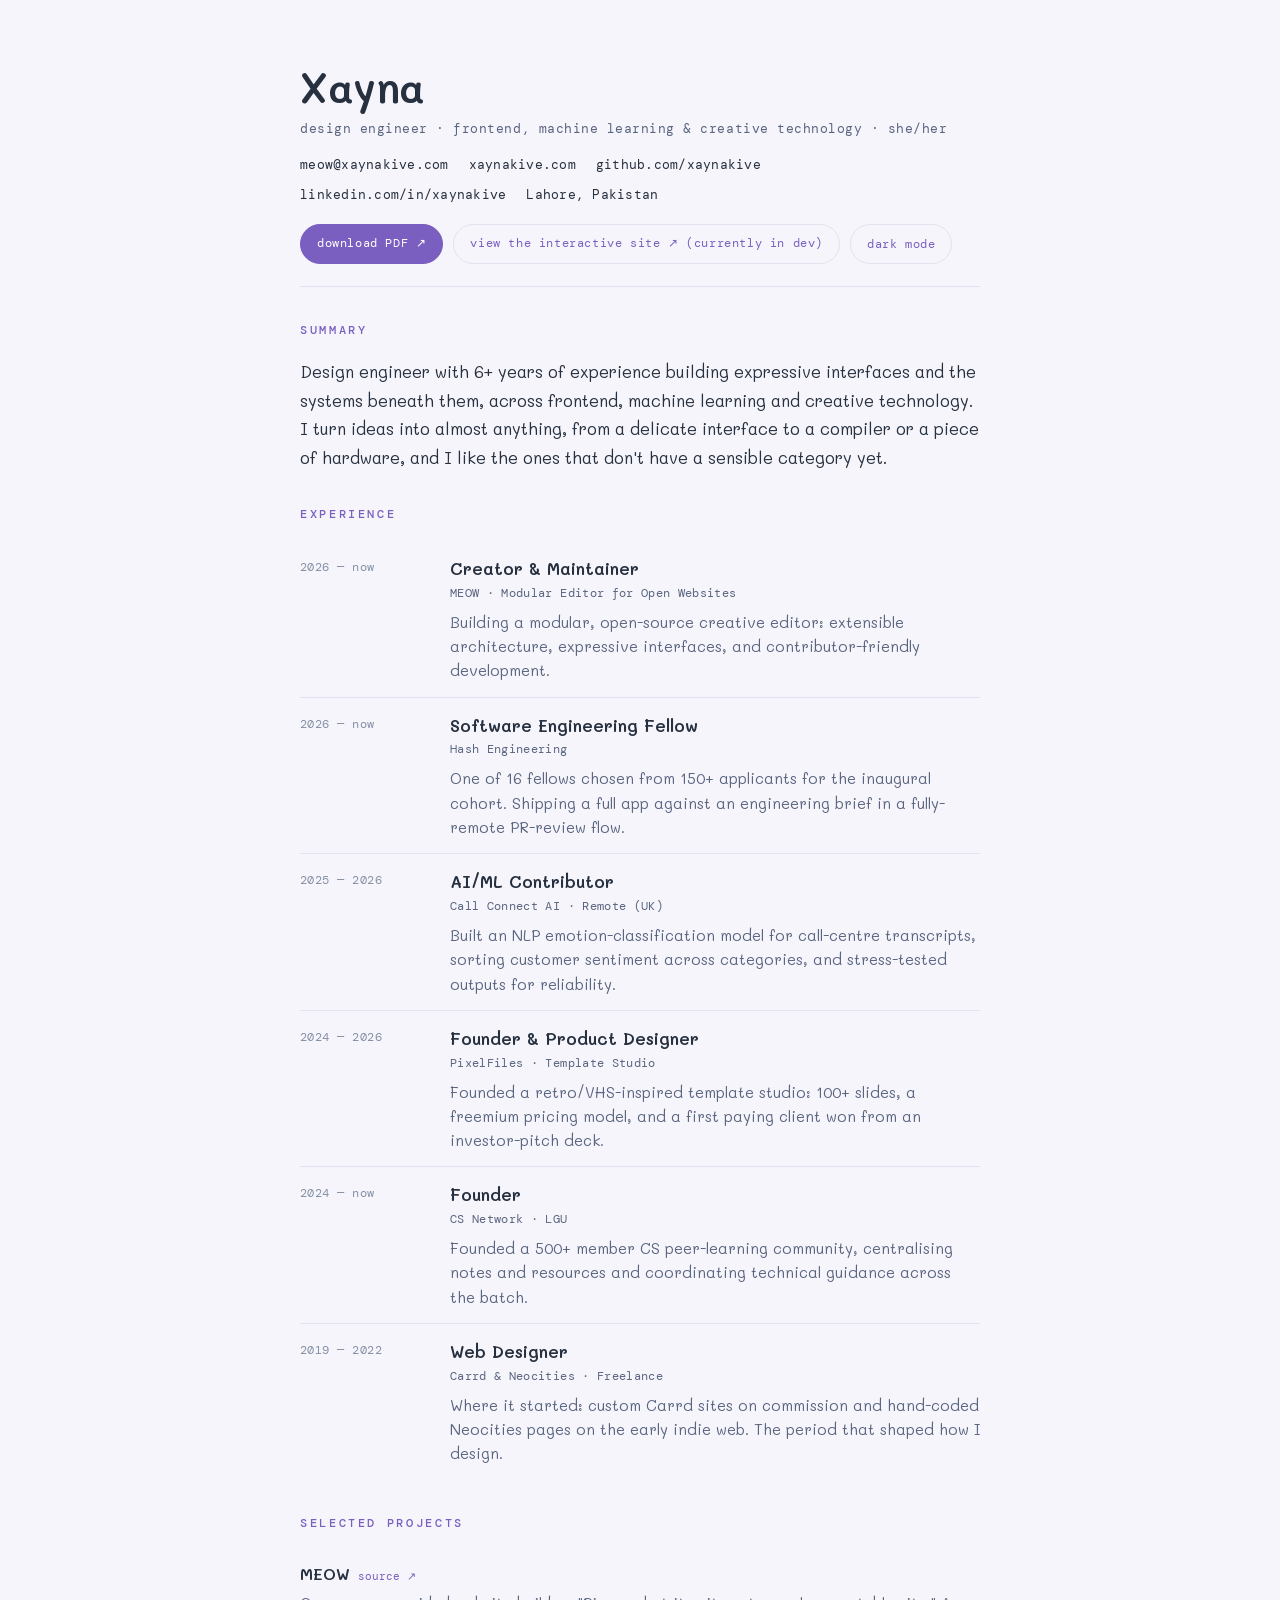
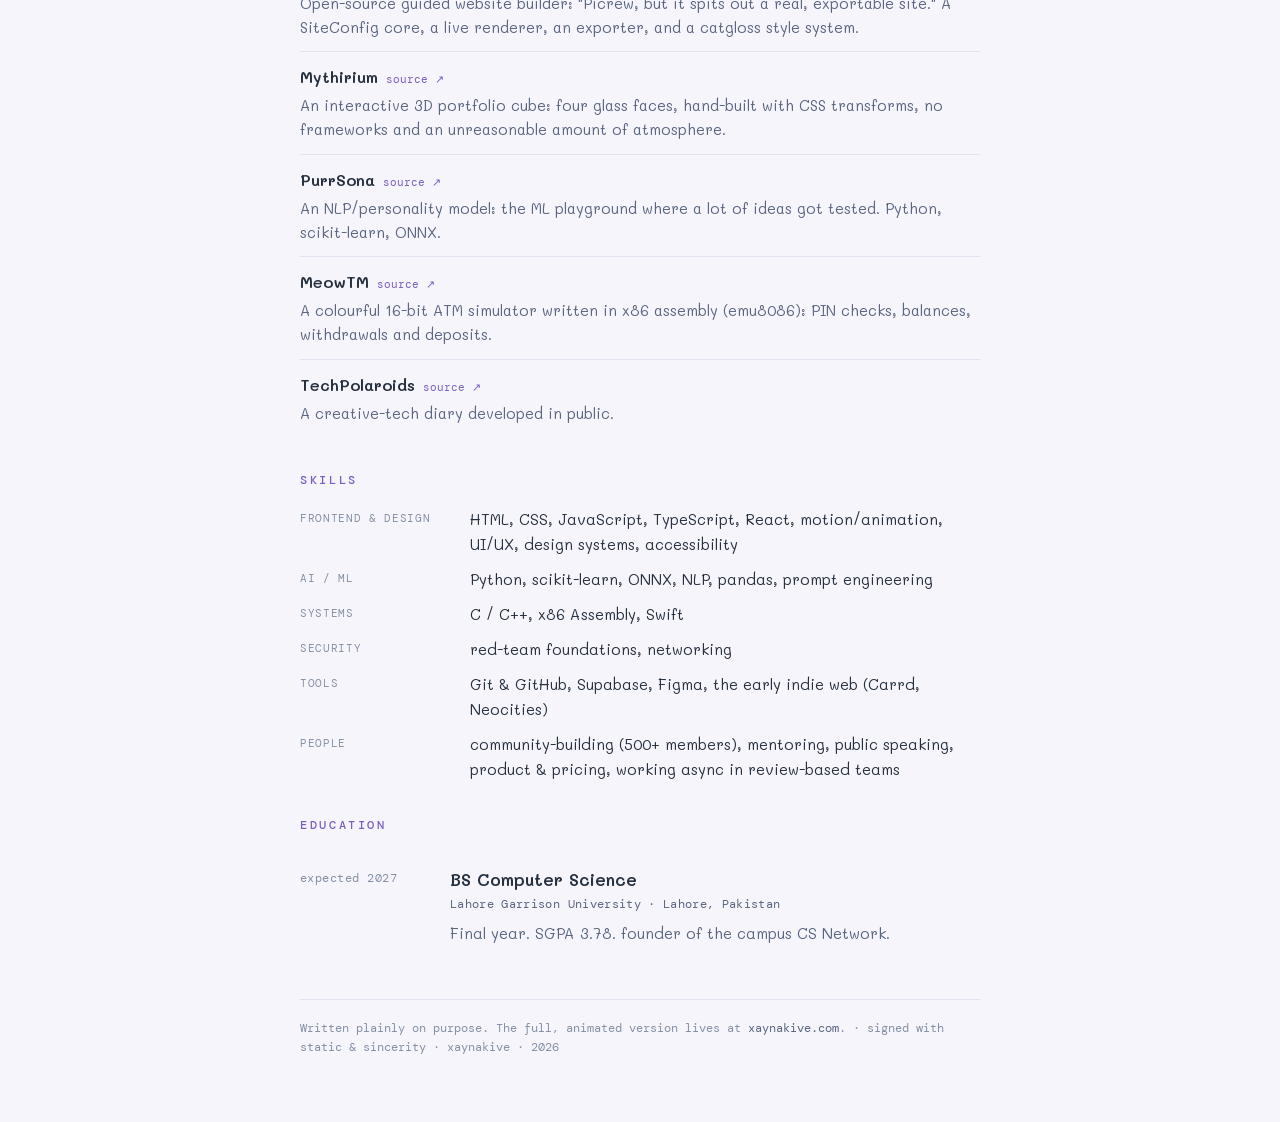
==== resume/index.html @ 27e8ca56 "Add initial résumé This HTML file serves as a résumé for Xayna, detailing her experience, projects, " ====
<!DOCTYPE html>
<html lang="en" data-theme="light">
<head>
<meta charset="UTF-8"/>
<meta name="viewport" content="width=device-width, initial-scale=1.0"/>
<title>Résumé · xaynakive</title>
<meta name="description" content="Xayna (xaynakive) — design engineer. A plain, readable résumé: experience, projects, skills, and links."/>
<link rel="icon" href="/favicon.gif" type="image/gif"/>
<link rel="preconnect" href="https://fonts.googleapis.com"/>
<link rel="preconnect" href="https://fonts.gstatic.com" crossorigin/>
<link href="https://fonts.googleapis.com/css2?family=DM+Mono:wght@300;400;500&family=Mali:wght@400;500;600&display=swap" rel="stylesheet"/>
<style>
  *{margin:0;padding:0;box-sizing:border-box}
  :root{ --lav:#7a5fc0; --ink:#26303f; --muted:#5a6580; --faint:#8590a6; --line:#e3e2f0; --bg:#f6f5fb; --card:#ffffff; }
  html[data-theme="dark"]{ --lav:#c6b8e8; --ink:#edf2fb; --muted:#9fb0c8; --faint:#66748c; --line:rgba(198,184,232,.16); --bg:#0d1120; --card:rgba(255,255,255,.03); }
  html{scroll-behavior:smooth}
  body{background:var(--bg);color:var(--ink);font-family:"Mali",sans-serif;line-height:1.65;-webkit-font-smoothing:antialiased}
  a{color:var(--lav);text-decoration:none;border-bottom:1px solid transparent;transition:border-color .15s}
  a:hover,a:focus-visible{border-color:var(--lav)}
  a:focus-visible,button:focus-visible{outline:2px solid var(--lav);outline-offset:3px}
  .wrap{max-width:760px;margin:0 auto;padding:clamp(28px,6vw,64px) clamp(20px,5vw,40px)}

  .skip{position:absolute;left:-999px;top:0;background:var(--lav);color:#fff;padding:8px 14px;border-radius:8px;z-index:10}
  .skip:focus{left:12px;top:12px}

  header{border-bottom:1px solid var(--line);padding-bottom:22px;margin-bottom:8px}
  h1{font-family:"Mali",sans-serif;font-weight:600;font-size:clamp(1.9rem,5vw,2.6rem);letter-spacing:-.01em;line-height:1.1}
  .tag{font-family:"DM Mono",monospace;font-size:13px;letter-spacing:.04em;color:var(--muted);margin-top:8px}
  .contact{display:flex;flex-wrap:wrap;gap:8px 20px;margin-top:16px;font-family:"DM Mono",monospace;font-size:12.5px;letter-spacing:.02em}
  .contact a{color:var(--ink)}
  .toolbar{display:flex;flex-wrap:wrap;gap:10px;margin-top:18px}
  .btn{font-family:"DM Mono",monospace;font-size:12px;letter-spacing:.05em;color:var(--lav);border:1px solid var(--line);border-radius:999px;padding:9px 16px;cursor:pointer;background:none;transition:.18s}
  .btn:hover{border-color:var(--lav)}
  .btn.solid{background:var(--lav);color:#fff;border-color:var(--lav)}

  section{margin-top:34px}
  h2{font-family:"DM Mono",monospace;font-size:12px;font-weight:500;letter-spacing:.22em;text-transform:uppercase;color:var(--lav);margin-bottom:16px}
  .lede{font-size:1.05rem;line-height:1.7;color:var(--ink);max-width:64ch}

  .role{display:grid;grid-template-columns:130px 1fr;gap:6px 20px;padding:14px 0;border-bottom:1px solid var(--line)}
  .role:last-child{border-bottom:none}
  .role .when{font-family:"DM Mono",monospace;font-size:11.5px;letter-spacing:.04em;color:var(--faint);padding-top:4px}
  .role .what b{font-size:1.05rem;font-weight:600;display:block}
  .role .what .org{font-family:"DM Mono",monospace;font-size:11.5px;letter-spacing:.03em;color:var(--muted);margin:2px 0 6px}
  .role .what p{font-size:.95rem;line-height:1.6;color:var(--muted)}
  @media(max-width:560px){ .role{grid-template-columns:1fr;gap:2px} .role .when{padding-top:0} }

  .proj{padding:12px 0;border-bottom:1px solid var(--line)}
  .proj:last-child{border-bottom:none}
  .proj b{font-size:1rem;font-weight:600}
  .proj .p-links{font-family:"DM Mono",monospace;font-size:11px;margin-left:8px}
  .proj p{font-size:.94rem;line-height:1.6;color:var(--muted);margin-top:3px}

  .skills{display:grid;grid-template-columns:150px 1fr;gap:10px 20px}
  .skills dt{font-family:"DM Mono",monospace;font-size:11px;letter-spacing:.06em;text-transform:uppercase;color:var(--faint);padding-top:2px}
  .skills dd{font-size:.95rem;color:var(--ink)}
  @media(max-width:560px){ .skills{grid-template-columns:1fr;gap:2px 0} .skills dd{margin-bottom:10px} }

  footer{margin-top:40px;padding-top:20px;border-top:1px solid var(--line);font-family:"DM Mono",monospace;font-size:11.5px;color:var(--faint)}
  footer a{color:var(--muted)}
  @media print{ .toolbar,.skip{display:none} body{background:#fff;color:#000} }
</style>
</head>
<body>
<a class="skip" href="#main">skip to content</a>
<main class="wrap" id="main">

  <header>
    <h1>Xayna</h1>
    <p class="tag">design engineer · frontend, machine learning &amp; creative technology · she/her</p>
    <nav class="contact" aria-label="contact">
      <a href="mailto:meow@xaynakive.com">meow@xaynakive.com</a>
      <a href="https://xaynakive.com">xaynakive.com</a>
      <a href="https://github.com/xaynakive" target="_blank" rel="noopener">github.com/xaynakive</a>
      <a href="https://www.linkedin.com/in/xaynakive" target="_blank" rel="noopener">linkedin.com/in/xaynakive</a>
      <span>Lahore, Pakistan</span>
    </nav>
    <div class="toolbar">
      <a class="btn solid" href="/cv.pdf" target="_blank" rel="noopener">download PDF ↗</a>
      <a class="btn" href="/">view the interactive site ↗ (currently in dev)</a>
      <button class="btn" id="theme" aria-pressed="false">dark mode</button>
    </div>
  </header>

  <section aria-labelledby="s-summary">
    <h2 id="s-summary">summary</h2>
    <p class="lede">Design engineer with 6+ years of experience building expressive interfaces and the systems beneath them, across frontend, machine learning and creative technology. I turn ideas into almost anything, from a delicate interface to a compiler or a piece of hardware, and I like the ones that don't have a sensible category yet.</p>
  </section>

  <section aria-labelledby="s-exp">
    <h2 id="s-exp">experience</h2>
    <div class="role"><div class="when">2026 — now</div><div class="what"><b>Creator &amp; Maintainer</b><div class="org">MEOW · Modular Editor for Open Websites</div><p>Building a modular, open-source creative editor: extensible architecture, expressive interfaces, and contributor-friendly development.</p></div></div>
    <div class="role"><div class="when">2026 — now</div><div class="what"><b>Software Engineering Fellow</b><div class="org">Hash Engineering</div><p>One of 16 fellows chosen from 150+ applicants for the inaugural cohort. Shipping a full app against an engineering brief in a fully-remote PR-review flow.</p></div></div>
    <div class="role"><div class="when">2025 — 2026</div><div class="what"><b>AI/ML Contributor</b><div class="org">Call Connect AI · Remote (UK)</div><p>Built an NLP emotion-classification model for call-centre transcripts, sorting customer sentiment across categories, and stress-tested outputs for reliability.</p></div></div>
    <div class="role"><div class="when">2024 — 2026</div><div class="what"><b>Founder &amp; Product Designer</b><div class="org">PixelFiles · Template Studio</div><p>Founded a retro/VHS-inspired template studio: 100+ slides, a freemium pricing model, and a first paying client won from an investor-pitch deck.</p></div></div>
    <div class="role"><div class="when">2024 — now</div><div class="what"><b>Founder</b><div class="org">CS Network · LGU</div><p>Founded a 500+ member CS peer-learning community, centralising notes and resources and coordinating technical guidance across the batch.</p></div></div>
    <div class="role"><div class="when">2019 — 2022</div><div class="what"><b>Web Designer</b><div class="org">Carrd &amp; Neocities · Freelance</div><p>Where it started: custom Carrd sites on commission and hand-coded Neocities pages on the early indie web. The period that shaped how I design.</p></div></div>
  </section>

  <section aria-labelledby="s-proj">
    <h2 id="s-proj">selected projects</h2>
    <div class="proj"><b>MEOW</b><span class="p-links"><a href="https://github.com/xaynakive/meow" target="_blank" rel="noopener">source ↗</a></span><p>Open-source guided website builder: "Picrew, but it spits out a real, exportable site." A SiteConfig core, a live renderer, an exporter, and a catgloss style system.</p></div>
    <div class="proj"><b>Mythirium</b><span class="p-links"><a href="https://github.com/xaynakive/mythirium" target="_blank" rel="noopener">source ↗</a></span><p>An interactive 3D portfolio cube: four glass faces, hand-built with CSS transforms, no frameworks and an unreasonable amount of atmosphere.</p></div>
    <div class="proj"><b>PurrSona</b><span class="p-links"><a href="https://github.com/xaynakive/purrsona" target="_blank" rel="noopener">source ↗</a></span><p>An NLP/personality model: the ML playground where a lot of ideas got tested. Python, scikit-learn, ONNX.</p></div>
    <div class="proj"><b>MeowTM</b><span class="p-links"><a href="https://github.com/xaynakive/meowtm" target="_blank" rel="noopener">source ↗</a></span><p>A colourful 16-bit ATM simulator written in x86 assembly (emu8086): PIN checks, balances, withdrawals and deposits.</p></div>
    <div class="proj"><b>TechPolaroids</b><span class="p-links"><a href="https://techpolaroids.github.io" target="_blank" rel="noopener">source ↗</a></span><p>A creative-tech diary developed in public.</p></div>
  </section>

  <section aria-labelledby="s-skills">
    <h2 id="s-skills">skills</h2>
    <dl class="skills">
      <dt>Frontend &amp; design</dt><dd>HTML, CSS, JavaScript, TypeScript, React, motion/animation, UI/UX, design systems, accessibility</dd>
      <dt>AI / ML</dt><dd>Python, scikit-learn, ONNX, NLP, pandas, prompt engineering</dd>
      <dt>Systems</dt><dd>C / C++, x86 Assembly, Swift</dd>
      <dt>Security</dt><dd>red-team foundations, networking</dd>
      <dt>Tools</dt><dd>Git &amp; GitHub, Supabase, Figma, the early indie web (Carrd, Neocities)</dd>
      <dt>People</dt><dd>community-building (500+ members), mentoring, public speaking, product &amp; pricing, working async in review-based teams</dd>
    </dl>
  </section>

  <section aria-labelledby="s-edu">
    <h2 id="s-edu">education</h2>
    <div class="role"><div class="when">expected 2027</div><div class="what"><b>BS Computer Science</b><div class="org">Lahore Garrison University · Lahore, Pakistan</div><p>Final year. SGPA 3.78. founder of the campus CS Network.</p></div></div>
  </section>

  <footer>
    Written plainly on purpose. The full, animated version lives at <a href="https://xaynakive.com">xaynakive.com</a>. · signed with static &amp; sincerity · xaynakive · 2026
  </footer>
</main>

<script>
  (function(){
    var root=document.documentElement, t=document.getElementById('theme');
    try{ var s=localStorage.getItem('xayna_theme'); if(s){ root.setAttribute('data-theme',s); } }catch(e){}
    function sync(){ var d=root.getAttribute('data-theme')==='dark'; t.textContent=d?'light mode':'dark mode'; t.setAttribute('aria-pressed',d?'true':'false'); }
    sync();
    t.addEventListener('click',function(){ var d=root.getAttribute('data-theme')==='dark'; var n=d?'light':'dark'; root.setAttribute('data-theme',n); try{ localStorage.setItem('xayna_theme',n); }catch(e){} sync(); });
  })();
</script>
</body>
</html>
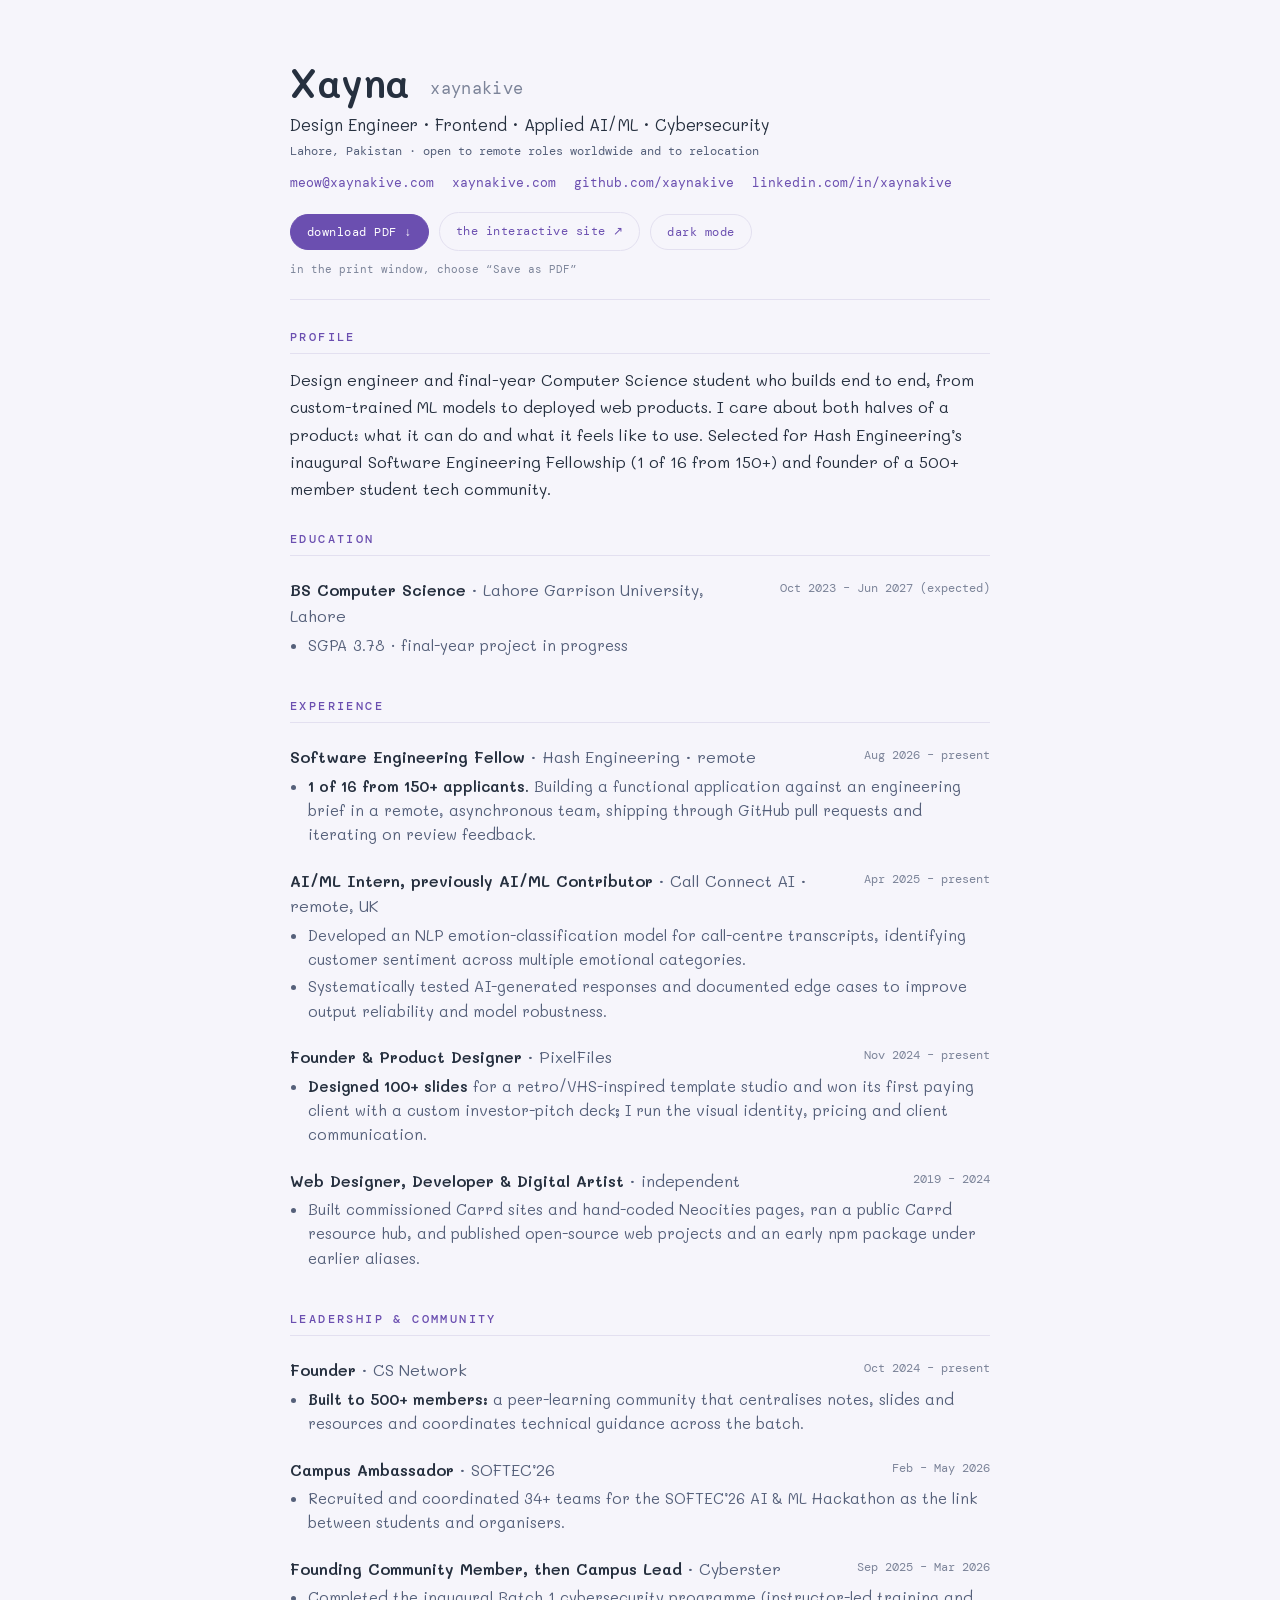
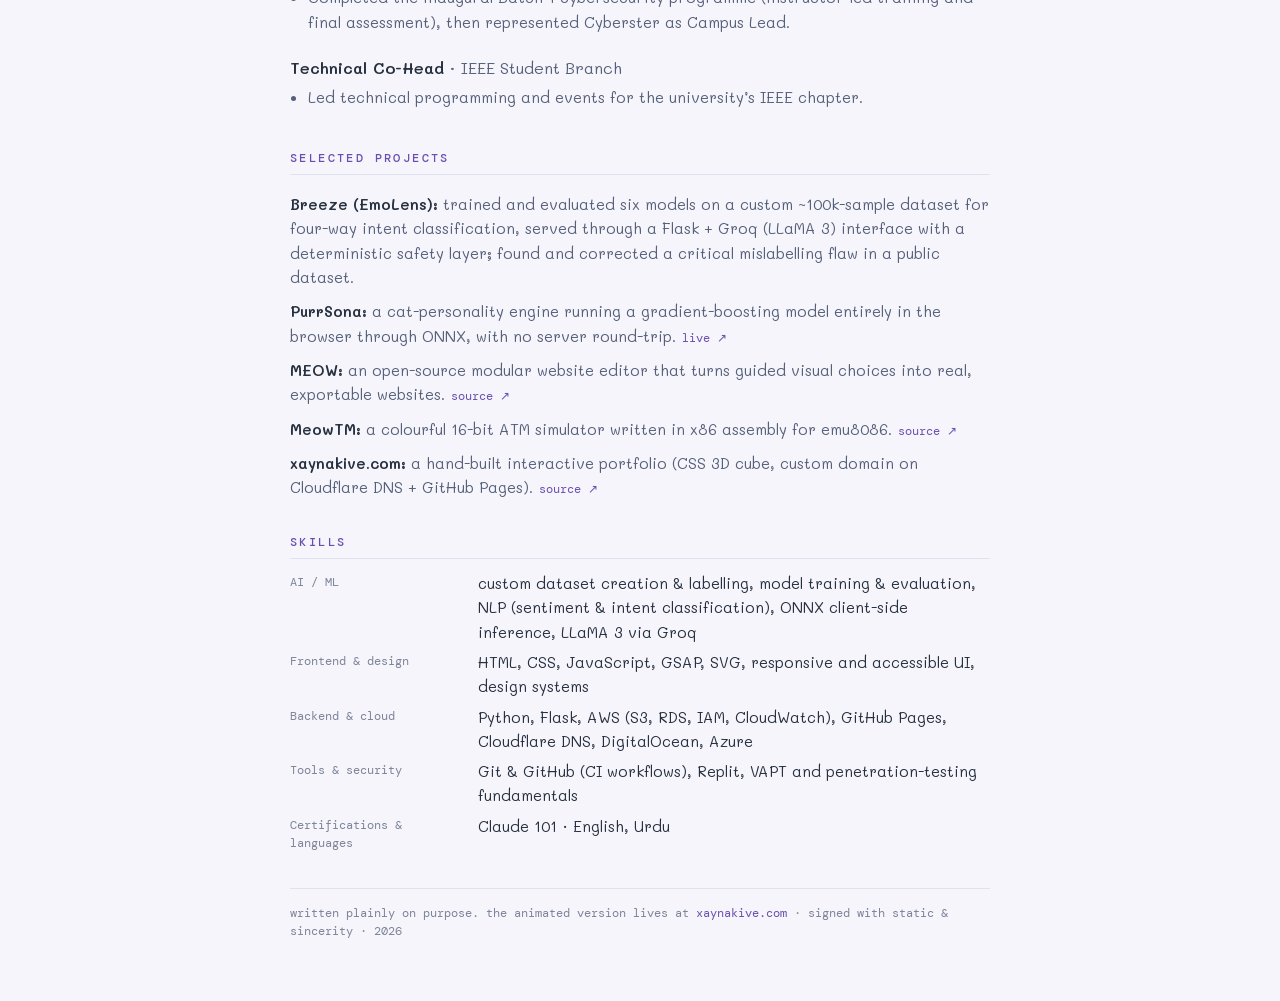
==== commit cc4e0bab: "Update Resume Updated title and description meta tags for clarity. Enhanced styling and layout for b" ====
--- a/resume/index.html
+++ b/resume/index.html
@@ -4,62 +4,92 @@
 <head>
 <meta charset="UTF-8"/>
 <meta name="viewport" content="width=device-width, initial-scale=1.0"/>
-<title>Résumé · xaynakive</title>
-<meta name="description" content="Xayna (xaynakive) — design engineer. A plain, readable résumé: experience, projects, skills, and links."/>
+<title>CV · xaynakive</title>
+<meta name="description" content="Xayna (xaynakive): design engineer working across frontend, applied AI/ML and cybersecurity. A plain, downloadable CV."/>
 <link rel="icon" href="/favicon.gif" type="image/gif"/>
 <link rel="preconnect" href="https://fonts.googleapis.com"/>
 <link rel="preconnect" href="https://fonts.gstatic.com" crossorigin/>
-<link href="https://fonts.googleapis.com/css2?family=DM+Mono:wght@300;400;500&family=Mali:wght@400;500;600&display=swap" rel="stylesheet"/>
+<link href="https://fonts.googleapis.com/css2?family=DM+Mono:wght@400;500&family=Mali:wght@400;500;600&display=swap" rel="stylesheet"/>
 <style>
   *{margin:0;padding:0;box-sizing:border-box}
-  :root{ --lav:#7a5fc0; --ink:#26303f; --muted:#5a6580; --faint:#8590a6; --line:#e3e2f0; --bg:#f6f5fb; --card:#ffffff; }
-  html[data-theme="dark"]{ --lav:#c6b8e8; --ink:#edf2fb; --muted:#9fb0c8; --faint:#66748c; --line:rgba(198,184,232,.16); --bg:#0d1120; --card:rgba(255,255,255,.03); }
-  html{scroll-behavior:smooth}
-  body{background:var(--bg);color:var(--ink);font-family:"Mali",sans-serif;line-height:1.65;-webkit-font-smoothing:antialiased}
+  :root{--lav:#6b4fb0;--ink:#26303f;--muted:#55607a;--faint:#7c8499;--line:#e3e0f0;--bg:#f6f5fb}
+  html[data-theme="dark"]{--lav:#c6b8e8;--ink:#edf2fb;--muted:#a5b3c9;--faint:#7a879c;--line:rgba(198,184,232,.18);--bg:#0d1120}
+  body{background:var(--bg);color:var(--ink);font-family:"Mali",sans-serif;line-height:1.6;-webkit-font-smoothing:antialiased}
   a{color:var(--lav);text-decoration:none;border-bottom:1px solid transparent;transition:border-color .15s}
   a:hover,a:focus-visible{border-color:var(--lav)}
   a:focus-visible,button:focus-visible{outline:2px solid var(--lav);outline-offset:3px}
-  .wrap{max-width:760px;margin:0 auto;padding:clamp(28px,6vw,64px) clamp(20px,5vw,40px)}
-
+  .wrap{max-width:780px;margin:0 auto;padding:clamp(28px,6vw,60px) clamp(20px,5vw,40px)}
   .skip{position:absolute;left:-999px;top:0;background:var(--lav);color:#fff;padding:8px 14px;border-radius:8px;z-index:10}
   .skip:focus{left:12px;top:12px}
 
-  header{border-bottom:1px solid var(--line);padding-bottom:22px;margin-bottom:8px}
-  h1{font-family:"Mali",sans-serif;font-weight:600;font-size:clamp(1.9rem,5vw,2.6rem);letter-spacing:-.01em;line-height:1.1}
-  .tag{font-family:"DM Mono",monospace;font-size:13px;letter-spacing:.04em;color:var(--muted);margin-top:8px}
-  .contact{display:flex;flex-wrap:wrap;gap:8px 20px;margin-top:16px;font-family:"DM Mono",monospace;font-size:12.5px;letter-spacing:.02em}
-  .contact a{color:var(--ink)}
-  .toolbar{display:flex;flex-wrap:wrap;gap:10px;margin-top:18px}
-  .btn{font-family:"DM Mono",monospace;font-size:12px;letter-spacing:.05em;color:var(--lav);border:1px solid var(--line);border-radius:999px;padding:9px 16px;cursor:pointer;background:none;transition:.18s}
+  header{border-bottom:1px solid var(--line);padding-bottom:20px}
+  h1{font-weight:600;font-size:clamp(1.9rem,5vw,2.5rem);line-height:1.1;letter-spacing:-.01em}
+  h1 span{font-family:"DM Mono",monospace;font-weight:400;font-size:.42em;letter-spacing:.02em;color:var(--faint);margin-left:.4em;vertical-align:middle}
+  .tag{margin-top:8px;font-size:1.02rem;color:var(--ink)}
+  .loc{margin-top:4px;font-family:"DM Mono",monospace;font-size:12px;color:var(--muted)}
+  .contact{display:flex;flex-wrap:wrap;gap:6px 18px;margin-top:12px;font-family:"DM Mono",monospace;font-size:12.5px}
+  .toolbar{display:flex;flex-wrap:wrap;align-items:center;gap:10px;margin-top:18px}
+  .btn{font-family:"DM Mono",monospace;font-size:12px;letter-spacing:.04em;color:var(--lav);border:1px solid var(--line);border-radius:999px;padding:9px 16px;cursor:pointer;background:none;transition:border-color .18s}
   .btn:hover{border-color:var(--lav)}
   .btn.solid{background:var(--lav);color:#fff;border-color:var(--lav)}
+  html[data-theme="dark"] .btn.solid{color:#161226}
+  .hint{font-family:"DM Mono",monospace;font-size:11px;color:var(--faint)}
 
-  section{margin-top:34px}
-  h2{font-family:"DM Mono",monospace;font-size:12px;font-weight:500;letter-spacing:.22em;text-transform:uppercase;color:var(--lav);margin-bottom:16px}
-  .lede{font-size:1.05rem;line-height:1.7;color:var(--ink);max-width:64ch}
+  section{margin-top:28px}
+  h2{font-family:"DM Mono",monospace;font-size:12px;font-weight:500;letter-spacing:.2em;text-transform:uppercase;color:var(--lav);padding-bottom:6px;border-bottom:1px solid var(--line);margin-bottom:12px}
+  .lede{font-size:1rem;line-height:1.7;max-width:68ch}
 
-  .role{display:grid;grid-template-columns:130px 1fr;gap:6px 20px;padding:14px 0;border-bottom:1px solid var(--line)}
-  .role:last-child{border-bottom:none}
-  .role .when{font-family:"DM Mono",monospace;font-size:11.5px;letter-spacing:.04em;color:var(--faint);padding-top:4px}
-  .role .what b{font-size:1.05rem;font-weight:600;display:block}
-  .role .what .org{font-family:"DM Mono",monospace;font-size:11.5px;letter-spacing:.03em;color:var(--muted);margin:2px 0 6px}
-  .role .what p{font-size:.95rem;line-height:1.6;color:var(--muted)}
-  @media(max-width:560px){ .role{grid-template-columns:1fr;gap:2px} .role .when{padding-top:0} }
+  .role{display:grid;grid-template-columns:1fr auto;gap:0 18px;padding:9px 0}
+  .role .what{grid-column:1;grid-row:1}
+  .role .when{grid-column:2;grid-row:1;font-family:"DM Mono",monospace;font-size:11.5px;color:var(--faint);white-space:nowrap;padding-top:3px}
+  .role b{font-weight:600}
+  .role .org{color:var(--muted)}
+  .role .org::before{content:"  ·  "}
+  .role ul{grid-column:1 / -1;margin:4px 0 0 18px;color:var(--muted);font-size:.95rem}
+  .role li{margin-bottom:3px}
+  .role li strong{color:var(--ink);font-weight:600}
 
-  .proj{padding:12px 0;border-bottom:1px solid var(--line)}
-  .proj:last-child{border-bottom:none}
-  .proj b{font-size:1rem;font-weight:600}
-  .proj .p-links{font-family:"DM Mono",monospace;font-size:11px;margin-left:8px}
-  .proj p{font-size:.94rem;line-height:1.6;color:var(--muted);margin-top:3px}
+  .proj{list-style:none}
+  .proj li{padding:5px 0;color:var(--muted);font-size:.95rem}
+  .proj li b{color:var(--ink);font-weight:600}
+  .proj li a{font-family:"DM Mono",monospace;font-size:11.5px;margin-left:6px}
 
-  .skills{display:grid;grid-template-columns:150px 1fr;gap:10px 20px}
-  .skills dt{font-family:"DM Mono",monospace;font-size:11px;letter-spacing:.06em;text-transform:uppercase;color:var(--faint);padding-top:2px}
-  .skills dd{font-size:.95rem;color:var(--ink)}
-  @media(max-width:560px){ .skills{grid-template-columns:1fr;gap:2px 0} .skills dd{margin-bottom:10px} }
+  .skills{display:grid;grid-template-columns:170px 1fr;gap:6px 18px}
+  .skills dt{font-family:"DM Mono",monospace;font-size:11.5px;color:var(--faint);padding-top:3px}
+  .skills dd{font-size:.95rem}
 
-  footer{margin-top:40px;padding-top:20px;border-top:1px solid var(--line);font-family:"DM Mono",monospace;font-size:11.5px;color:var(--faint)}
-  footer a{color:var(--muted)}
-  @media print{ .toolbar,.skip{display:none} body{background:#fff;color:#000} }
+  footer{margin-top:34px;padding-top:16px;border-top:1px solid var(--line);font-family:"DM Mono",monospace;font-size:11.5px;color:var(--faint)}
+  @media(max-width:560px){ .role{grid-template-columns:1fr} .role .when{grid-column:1;grid-row:auto;padding-top:0} .skills{grid-template-columns:1fr;gap:0} .skills dd{margin-bottom:8px} }
+
+  /* ── the download: this same page, printed as a clean one-page A4 PDF ── */
+  @page{size:A4;margin:9mm 12mm}
+  @media print{
+    html,html[data-theme="dark"]{--lav:#5b4596;--ink:#1f2330;--muted:#3d4354;--faint:#5f6576;--line:#d6d0ea;--bg:#fff}
+    body{background:#fff;font-family:"Helvetica Neue",Helvetica,Arial,sans-serif;font-size:9pt;line-height:1.3;-webkit-print-color-adjust:exact;print-color-adjust:exact}
+    .wrap{max-width:none;padding:0}
+    .skip,.toolbar,footer{display:none}
+    header{padding-bottom:6pt}
+    h1{font-family:inherit;font-size:21pt;color:var(--lav)}
+    h1 span{font-size:10pt}
+    .tag{font-size:10.5pt;margin-top:3pt}
+    .loc,.contact{font-family:inherit;font-size:8.6pt;margin-top:1.5pt}
+    .contact{gap:2pt 12pt}
+    a{border:none;color:var(--lav)}
+    section{margin-top:6pt;break-inside:auto}
+    h2{break-after:avoid}
+    section:last-of-type{break-inside:avoid}
+    h2{font-family:inherit;font-size:9.3pt;font-weight:700;letter-spacing:.08em;padding-bottom:1.5pt;margin-bottom:2pt}
+    .lede{font-size:9pt;line-height:1.32;max-width:none}
+    .role{padding:1.8pt 0;break-inside:avoid}
+    .role .when{font-family:inherit;font-size:8.6pt;font-style:italic;padding-top:0}
+    .role ul{margin:.5pt 0 0 13pt;font-size:8.9pt}
+    .role li{margin-bottom:.5pt}
+    .proj li{padding:.6pt 0;font-size:8.9pt}
+    .proj li a{font-family:inherit;font-size:8.4pt}
+    .skills{grid-template-columns:128pt 1fr;gap:1.5pt 10pt}
+    .skills dt{font-family:inherit;font-size:8.8pt;font-weight:700;color:var(--lav);padding-top:0}
+    .skills dd{font-size:8.9pt}
+  }
 </style>
 </head>
 <body>
@@ -67,75 +97,94 @@
 <main class="wrap" id="main">
 
   <header>
-    <h1>Xayna</h1>
-    <p class="tag">design engineer · frontend, machine learning &amp; creative technology · she/her</p>
+    <h1>Xayna <span>xaynakive</span></h1>
+    <p class="tag">Design Engineer · Frontend · Applied AI/ML · Cybersecurity</p>
+    <p class="loc">Lahore, Pakistan · open to remote roles worldwide and to relocation</p>
     <nav class="contact" aria-label="contact">
       <a href="mailto:meow@xaynakive.com">meow@xaynakive.com</a>
       <a href="https://xaynakive.com">xaynakive.com</a>
       <a href="https://github.com/xaynakive" target="_blank" rel="noopener">github.com/xaynakive</a>
       <a href="https://www.linkedin.com/in/xaynakive" target="_blank" rel="noopener">linkedin.com/in/xaynakive</a>
-      <span>Lahore, Pakistan</span>
     </nav>
     <div class="toolbar">
-      <a class="btn solid" href="/cv.pdf" target="_blank" rel="noopener">download PDF ↗</a>
-      <a class="btn" href="/">view the interactive site ↗ (currently in dev)</a>
-      <button class="btn" id="theme" aria-pressed="false">dark mode</button>
+      <button class="btn solid" id="dl" type="button">download PDF ↓</button>
+      <a class="btn" href="/">the interactive site ↗</a>
+      <button class="btn" id="theme" type="button" aria-pressed="false">dark mode</button>
+      <span class="hint">in the print window, choose “Save as PDF”</span>
     </div>
   </header>
 
-  <section aria-labelledby="s-summary">
-    <h2 id="s-summary">summary</h2>
-    <p class="lede">Design engineer with 6+ years of experience building expressive interfaces and the systems beneath them, across frontend, machine learning and creative technology. I turn ideas into almost anything, from a delicate interface to a compiler or a piece of hardware, and I like the ones that don't have a sensible category yet.</p>
+  <section aria-labelledby="s-profile">
+    <h2 id="s-profile">profile</h2>
+    <p class="lede">Design engineer and final-year Computer Science student who builds end to end, from custom-trained ML models to deployed web products. I care about both halves of a product: what it can do and what it feels like to use. Selected for Hash Engineering’s inaugural Software Engineering Fellowship (1 of 16 from 150+) and founder of a 500+ member student tech community.</p>
+  </section>
+
+  <section aria-labelledby="s-edu">
+    <h2 id="s-edu">education</h2>
+    <div class="role"><div class="what"><b>BS Computer Science</b><span class="org">Lahore Garrison University, Lahore</span></div><div class="when">Oct 2023 – Jun 2027 (expected)</div>
+      <ul><li>SGPA 3.78 · final-year project in progress</li></ul></div>
   </section>
 
   <section aria-labelledby="s-exp">
     <h2 id="s-exp">experience</h2>
-    <div class="role"><div class="when">2026 — now</div><div class="what"><b>Creator &amp; Maintainer</b><div class="org">MEOW · Modular Editor for Open Websites</div><p>Building a modular, open-source creative editor: extensible architecture, expressive interfaces, and contributor-friendly development.</p></div></div>
-    <div class="role"><div class="when">2026 — now</div><div class="what"><b>Software Engineering Fellow</b><div class="org">Hash Engineering</div><p>One of 16 fellows chosen from 150+ applicants for the inaugural cohort. Shipping a full app against an engineering brief in a fully-remote PR-review flow.</p></div></div>
-    <div class="role"><div class="when">2025 — 2026</div><div class="what"><b>AI/ML Contributor</b><div class="org">Call Connect AI · Remote (UK)</div><p>Built an NLP emotion-classification model for call-centre transcripts, sorting customer sentiment across categories, and stress-tested outputs for reliability.</p></div></div>
-    <div class="role"><div class="when">2024 — 2026</div><div class="what"><b>Founder &amp; Product Designer</b><div class="org">PixelFiles · Template Studio</div><p>Founded a retro/VHS-inspired template studio: 100+ slides, a freemium pricing model, and a first paying client won from an investor-pitch deck.</p></div></div>
-    <div class="role"><div class="when">2024 — now</div><div class="what"><b>Founder</b><div class="org">CS Network · LGU</div><p>Founded a 500+ member CS peer-learning community, centralising notes and resources and coordinating technical guidance across the batch.</p></div></div>
-    <div class="role"><div class="when">2019 — 2022</div><div class="what"><b>Web Designer</b><div class="org">Carrd &amp; Neocities · Freelance</div><p>Where it started: custom Carrd sites on commission and hand-coded Neocities pages on the early indie web. The period that shaped how I design.</p></div></div>
+    <div class="role"><div class="what"><b>Software Engineering Fellow</b><span class="org">Hash Engineering · remote</span></div><div class="when">Aug 2026 – present</div>
+      <ul><li><strong>1 of 16 from 150+ applicants.</strong> Building a functional application against an engineering brief in a remote, asynchronous team, shipping through GitHub pull requests and iterating on review feedback.</li></ul></div>
+    <div class="role"><div class="what"><b>AI/ML Intern, previously AI/ML Contributor</b><span class="org">Call Connect AI · remote, UK</span></div><div class="when">Apr 2025 – present</div>
+      <ul><li>Developed an NLP emotion-classification model for call-centre transcripts, identifying customer sentiment across multiple emotional categories.</li>
+          <li>Systematically tested AI-generated responses and documented edge cases to improve output reliability and model robustness.</li></ul></div>
+    <div class="role"><div class="what"><b>Founder &amp; Product Designer</b><span class="org">PixelFiles</span></div><div class="when">Nov 2024 – present</div>
+      <ul><li><strong>Designed 100+ slides</strong> for a retro/VHS-inspired template studio and won its first paying client with a custom investor-pitch deck; I run the visual identity, pricing and client communication.</li></ul></div>
+    <div class="role"><div class="what"><b>Web Designer, Developer &amp; Digital Artist</b><span class="org">independent</span></div><div class="when">2019 – 2024</div>
+      <ul><li>Built commissioned Carrd sites and hand-coded Neocities pages, ran a public Carrd resource hub, and published open-source web projects and an early npm package under earlier aliases.</li></ul></div>
+  </section>
+
+  <section aria-labelledby="s-lead">
+    <h2 id="s-lead">leadership &amp; community</h2>
+    <div class="role"><div class="what"><b>Founder</b><span class="org">CS Network</span></div><div class="when">Oct 2024 – present</div>
+      <ul><li><strong>Built to 500+ members:</strong> a peer-learning community that centralises notes, slides and resources and coordinates technical guidance across the batch.</li></ul></div>
+    <div class="role"><div class="what"><b>Campus Ambassador</b><span class="org">SOFTEC’26</span></div><div class="when">Feb – May 2026</div>
+      <ul><li>Recruited and coordinated 34+ teams for the SOFTEC’26 AI &amp; ML Hackathon as the link between students and organisers.</li></ul></div>
+    <div class="role"><div class="what"><b>Founding Community Member, then Campus Lead</b><span class="org">Cyberster</span></div><div class="when">Sep 2025 – Mar 2026</div>
+      <ul><li>Completed the inaugural Batch 1 cybersecurity programme (instructor-led training and final assessment), then represented Cyberster as Campus Lead.</li></ul></div>
+    <div class="role"><div class="what"><b>Technical Co-Head</b><span class="org">IEEE Student Branch</span></div><div class="when"></div>
+      <ul><li>Led technical programming and events for the university’s IEEE chapter.</li></ul></div>
   </section>
 
   <section aria-labelledby="s-proj">
     <h2 id="s-proj">selected projects</h2>
-    <div class="proj"><b>MEOW</b><span class="p-links"><a href="https://github.com/xaynakive/meow" target="_blank" rel="noopener">source ↗</a></span><p>Open-source guided website builder: "Picrew, but it spits out a real, exportable site." A SiteConfig core, a live renderer, an exporter, and a catgloss style system.</p></div>
-    <div class="proj"><b>Mythirium</b><span class="p-links"><a href="https://github.com/xaynakive/mythirium" target="_blank" rel="noopener">source ↗</a></span><p>An interactive 3D portfolio cube: four glass faces, hand-built with CSS transforms, no frameworks and an unreasonable amount of atmosphere.</p></div>
-    <div class="proj"><b>PurrSona</b><span class="p-links"><a href="https://github.com/xaynakive/purrsona" target="_blank" rel="noopener">source ↗</a></span><p>An NLP/personality model: the ML playground where a lot of ideas got tested. Python, scikit-learn, ONNX.</p></div>
-    <div class="proj"><b>MeowTM</b><span class="p-links"><a href="https://github.com/xaynakive/meowtm" target="_blank" rel="noopener">source ↗</a></span><p>A colourful 16-bit ATM simulator written in x86 assembly (emu8086): PIN checks, balances, withdrawals and deposits.</p></div>
-    <div class="proj"><b>TechPolaroids</b><span class="p-links"><a href="https://techpolaroids.github.io" target="_blank" rel="noopener">source ↗</a></span><p>A creative-tech diary developed in public.</p></div>
+    <ul class="proj">
+      <li><b>Breeze (EmoLens):</b> trained and evaluated six models on a custom ~100k-sample dataset for four-way intent classification, served through a Flask + Groq (LLaMA 3) interface with a deterministic safety layer; found and corrected a critical mislabelling flaw in a public dataset.</li>
+      <li><b>PurrSona:</b> a cat-personality engine running a gradient-boosting model entirely in the browser through ONNX, with no server round-trip.<a href="https://xaynakive.github.io/purrsona" target="_blank" rel="noopener">live ↗</a></li>
+      <li><b>MEOW:</b> an open-source modular website editor that turns guided visual choices into real, exportable websites.<a href="https://github.com/xaynakive/meow" target="_blank" rel="noopener">source ↗</a></li>
+      <li><b>MeowTM:</b> a colourful 16-bit ATM simulator written in x86 assembly for emu8086.<a href="https://github.com/xaynakive/meowtm" target="_blank" rel="noopener">source ↗</a></li>
+      <li><b>xaynakive.com:</b> a hand-built interactive portfolio (CSS 3D cube, custom domain on Cloudflare DNS + GitHub Pages).<a href="https://github.com/xaynakive/mythirium" target="_blank" rel="noopener">source ↗</a></li>
+    </ul>
   </section>
 
   <section aria-labelledby="s-skills">
     <h2 id="s-skills">skills</h2>
     <dl class="skills">
-      <dt>Frontend &amp; design</dt><dd>HTML, CSS, JavaScript, TypeScript, React, motion/animation, UI/UX, design systems, accessibility</dd>
-      <dt>AI / ML</dt><dd>Python, scikit-learn, ONNX, NLP, pandas, prompt engineering</dd>
-      <dt>Systems</dt><dd>C / C++, x86 Assembly, Swift</dd>
-      <dt>Security</dt><dd>red-team foundations, networking</dd>
-      <dt>Tools</dt><dd>Git &amp; GitHub, Supabase, Figma, the early indie web (Carrd, Neocities)</dd>
-      <dt>People</dt><dd>community-building (500+ members), mentoring, public speaking, product &amp; pricing, working async in review-based teams</dd>
+      <dt>AI / ML</dt><dd>custom dataset creation &amp; labelling, model training &amp; evaluation, NLP (sentiment &amp; intent classification), ONNX client-side inference, LLaMA 3 via Groq</dd>
+      <dt>Frontend &amp; design</dt><dd>HTML, CSS, JavaScript, GSAP, SVG, responsive and accessible UI, design systems</dd>
+      <dt>Backend &amp; cloud</dt><dd>Python, Flask, AWS (S3, RDS, IAM, CloudWatch), GitHub Pages, Cloudflare DNS, DigitalOcean, Azure</dd>
+      <dt>Tools &amp; security</dt><dd>Git &amp; GitHub (CI workflows), Replit, VAPT and penetration-testing fundamentals</dd>
+      <dt>Certifications &amp; languages</dt><dd>Claude 101 · English, Urdu</dd>
     </dl>
   </section>
 
-  <section aria-labelledby="s-edu">
-    <h2 id="s-edu">education</h2>
-    <div class="role"><div class="when">expected 2027</div><div class="what"><b>BS Computer Science</b><div class="org">Lahore Garrison University · Lahore, Pakistan</div><p>Final year. SGPA 3.78. founder of the campus CS Network.</p></div></div>
-  </section>
-
-  <footer>
-    Written plainly on purpose. The full, animated version lives at <a href="https://xaynakive.com">xaynakive.com</a>. · signed with static &amp; sincerity · xaynakive · 2026
-  </footer>
+  <footer>written plainly on purpose. the animated version lives at <a href="/">xaynakive.com</a> · signed with static &amp; sincerity · 2026</footer>
 </main>
-
 <script>
   (function(){
-    var root=document.documentElement, t=document.getElementById('theme');
-    try{ var s=localStorage.getItem('xayna_theme'); if(s){ root.setAttribute('data-theme',s); } }catch(e){}
+    var root=document.documentElement, t=document.getElementById('theme'), dl=document.getElementById('dl'), title=document.title;
+    try{ var s=localStorage.getItem('xayna_theme'); if(s) root.setAttribute('data-theme',s); }catch(e){}
     function sync(){ var d=root.getAttribute('data-theme')==='dark'; t.textContent=d?'light mode':'dark mode'; t.setAttribute('aria-pressed',d?'true':'false'); }
     sync();
-    t.addEventListener('click',function(){ var d=root.getAttribute('data-theme')==='dark'; var n=d?'light':'dark'; root.setAttribute('data-theme',n); try{ localStorage.setItem('xayna_theme',n); }catch(e){} sync(); });
+    t.addEventListener('click',function(){ var n=root.getAttribute('data-theme')==='dark'?'light':'dark'; root.setAttribute('data-theme',n); try{ localStorage.setItem('xayna_theme',n); }catch(e){} sync(); });
+    /* the saved PDF is named after the page title, so give it a tidy one */
+    window.addEventListener('beforeprint',function(){ document.title='xayna-cv'; });
+    window.addEventListener('afterprint',function(){ document.title=title; });
+    dl.addEventListener('click',function(){ window.print(); });
   })();
 </script>
 </body>
